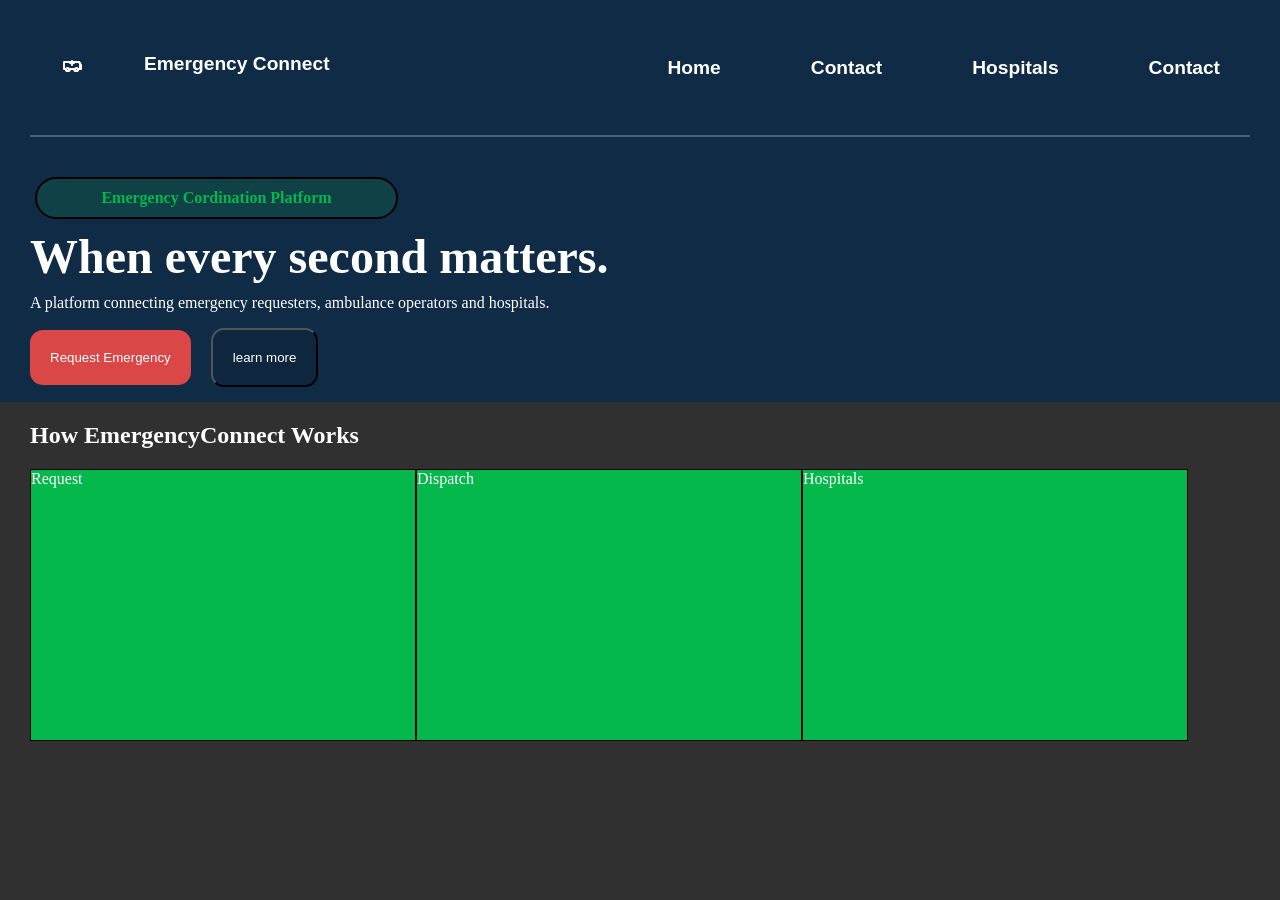
==== index.html @ fc92753a "Add files via upload" ====
<!DOCTYPE html>
<html lang="en">
<head>
    <meta charset="UTF-8">
    <meta name="viewport" content="width=device-width, initial-scale=1.0">
    <title>Document</title>
    <link rel="stylesheet" href="style.css">
    
</head>
<body>
    <header>
       <div class="container">
        <div class="brand">
            <div class="items logo"> <svg class="ambulance-icon" xmlns="http://www.w3.org/2000/svg" viewBox="0 0 24 24" width="24" height="24" fill="none" stroke="currentColor" stroke-width="2" stroke-linecap="round" stroke-linejoin="round">
                        <path d="M10 10h4M12 8v4"></path>
                        <path d="M4 16h2a2 2 0 1 0 4 0h4a2 2 0 1 0 4 0h2v-5a2 2 0 0 0-2-2H4z"></path>
                        <circle cx="7.5" cy="16.5" r="1.5"></circle>
                        <circle cx="16.5" cy="16.5" r="1.5"></circle>
                        <path d="M16 9h3l2 3v4h-1"></path>
                    </svg></div>
            <div class="items title">Emergency Connect</div>
        </div>
        <div class="items nav-links">
            <a href="#Home">Home</a>
            <a href="#Contact">Contact</a>
            <a href="#Hospitals">Hospitals</a>
            <a href="#Contact">Contact</a>
        </div>
       </div>
       <!-- nav bar ends -->
        <div class="line"></div>
        <div class="badge">
            <h4>Emergency Cordination Platform</h4>
        </div>
        <div class="line1">
            <h1>When every second matters.</h1>
        </div>
        <p>
            A platform connecting emergency requesters, ambulance operators and hospitals.
        </p>
        <div class="Actions">
            <div class="bat">
                <button class="Request">Request Emergency</button>
            </div>
            <div class="bat">
                <button class="learn">learn more</button></div>
        </div>
    </header>
    <main>
        <div><h2>How EmergencyConnect Works</h2></div>
        
        <div class="cards">
            <div class="card">
                Request
            </div>
            <div class="card">
                Dispatch
            </div>
            <div class="card">
                Hospitals
            </div>
        </div>
    </main>
</body>
</html>
---- style.css ----
*{
    color: white;
    margin: 0;
    padding: 0;
}
body{
    display: flex;
    flex-direction: column;
    height: 100vh;
    /* justify-content: center; */
    box-sizing: border-box;
    background-color: #f0f0f0;
} 
header{
    height: 80vh;
    background: #102B46;
    width: 100%;
    /* display: flex; */
}
.container{
    display: flex;
    justify-content: space-between;
    align-items: center;
    height: 15vh;
    padding-left: 30px;
    padding-right: 30px;
}
.items{
    /* border: 2px solid red; */
    padding: 30px;
    /* font-size: large; */
    /* font-weight: 80-; */
    font-family: 'Segoe UI', Tahoma, Geneva, Verdana, sans-serif;
}
.brand{
    display: flex;
    /* width: 70%; */
    justify-content: flex-start;
    font-size: larger;
    font-weight: bolder;
}
.nav-links{
    display: flex;
    gap: 90px;
    font-size: larger;
    font-weight: bolder;
    /* width: 30%; */
}
a{
    text-decoration: none;
}
.line{
    height: 2px;
    background: #456078;
    margin-left: 30px;
    margin-right: 30px;
}
.badge{
    margin-top: 30px;
    margin-left: 25px;
    margin-right: 25px;
    padding: 10px;
    display: grid;
    grid-template-columns: 30% 70%;
    /* border: 1px solid black; */
}
.badge h4{
    grid-column: 1/2;
    border: 2px solid black;
    text-align: center;
    padding: 10px;
    border-radius: 25px;
    background-color: #0F4147;
    color: #04B84C;
    font-weight: bolder;
}
.line1{
    margin-left: 30px;
    font-size: x-large;
    margin-bottom: 10px;
}
header p{
    margin-left: 30px;
    margin-right: 30px;

}
.Actions{
    display: flex;
    margin-left: 30px;
    gap: 20px;
    height: 10vh;
    align-items: center;

}
.Actions button{
    padding: 20px;
    border-radius: 13px;
    cursor: pointer;
}
.Request{
    border: none;
    background-color: #D94747;
}
.learn{
    background-color: rgba(0, 0, 0, 0.1);
}
.Request:hover{
    background-color: #04B84C;
    transform: scale(1.1);
}
.learn:hover{
    transform: scale(1.1);
    transition: all 0.3s;
}
main{
    background: #303030;
    height: 100vh;
    width: 100%;
    /* display: flex; */
    
}
main h2{
    margin-left: 30px;
    margin-right: 30px;
    margin-top: 20px;
    margin-bottom: 20px;
}
.cards{
    display: flex;
    margin-left: 30px;
    margin-right: 30px;
}
.card{
    width: 30vw;
    height: 30vh;
    background-color: #04B84C;
    border: 1px solid black;
}
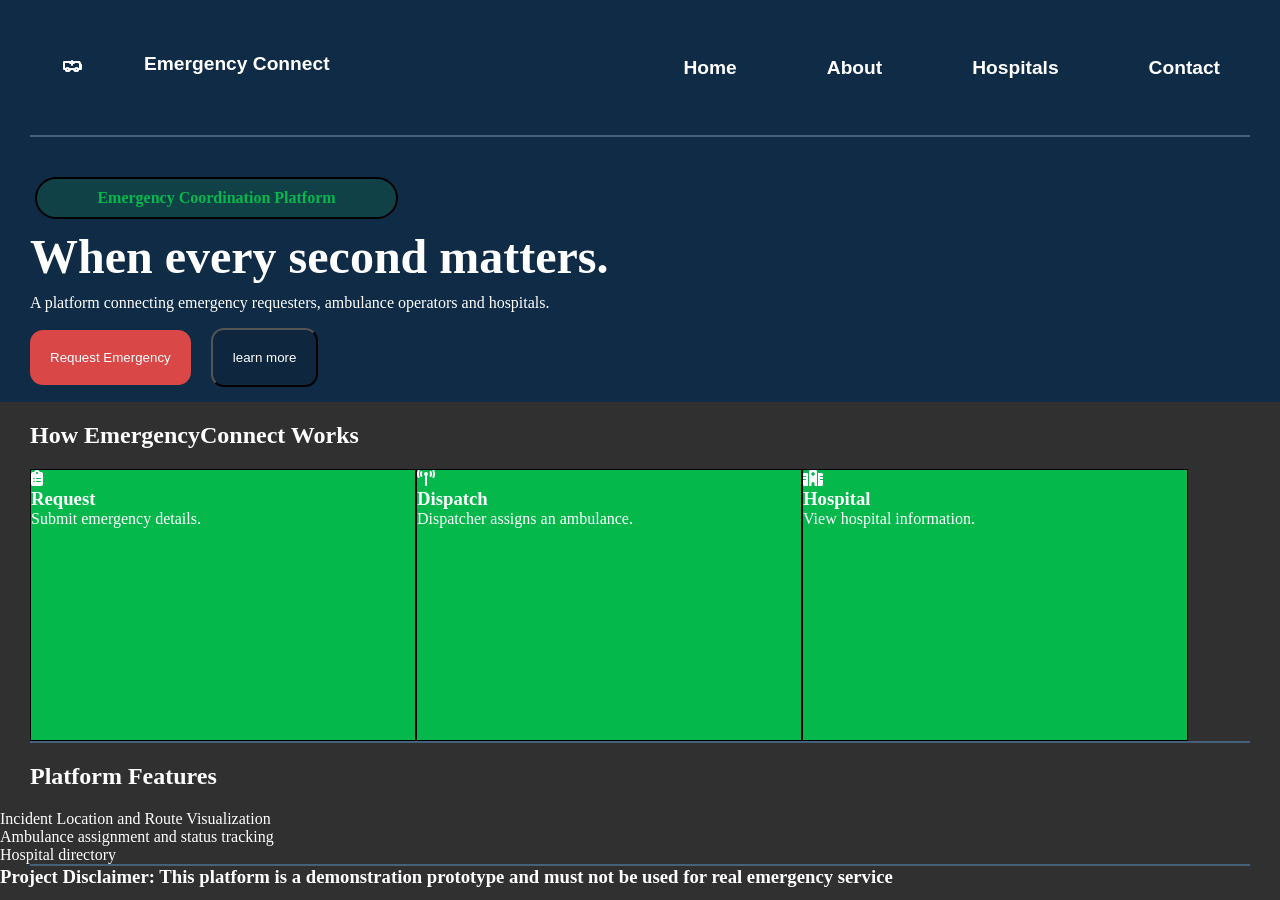
==== commit 59e4b547: "Enhance index.html with Font Awesome and card details Added Font Awesome stylesheet for icons and up" ====
--- a/index.html
+++ b/index.html
@@ -5,7 +5,7 @@
     <meta name="viewport" content="width=device-width, initial-scale=1.0">
     <title>Document</title>
     <link rel="stylesheet" href="style.css">
-    
+    <link rel="stylesheet" href="https://cdnjs.cloudflare.com/ajax/libs/font-awesome/6.4.0/css/all.min.css">
 </head>
 <body>
     <header>
@@ -22,15 +22,15 @@
         </div>
         <div class="items nav-links">
             <a href="#Home">Home</a>
-            <a href="#Contact">Contact</a>
-            <a href="#Hospitals">Hospitals</a>
+            <a href="#About">About</a>
+            <a href="hospital.html">Hospitals</a>
             <a href="#Contact">Contact</a>
         </div>
        </div>
        <!-- nav bar ends -->
         <div class="line"></div>
         <div class="badge">
-            <h4>Emergency Cordination Platform</h4>
+            <h4>Emergency Coordination Platform</h4>
         </div>
         <div class="line1">
             <h1>When every second matters.</h1>
@@ -51,15 +51,42 @@
         
         <div class="cards">
             <div class="card">
-                Request
+                <div>
+                    <i class="fa-solid fa-clipboard-list feature-icon"></i>
+                </div>
+                <h3>Request</h3>
+                <p>Submit emergency details.</p>
             </div>
             <div class="card">
-                Dispatch
+                <div >
+                    <i class="fa-solid fa-tower-broadcast feature-icon"></i>
+                </div>
+                <h3>Dispatch</h3>
+                <p>Dispatcher assigns an ambulance.</p>
             </div>
-            <div class="card">
-                Hospitals
-            </div>
+            <a href="hospital.html" class="card">
+                <div>
+                    <i class="fa-solid fa-hospital feature-icon"></i>
+                </div>
+                <h3>Hospital</h3>
+                <p>View hospital information.</p>
+            </a>
         </div>
+        <div class="line"></div>
+        <h2>Platform Features</h2>
+        <div class="features">
+            <div class="feature">Incident Location and Route Visualization</div>
+            <div class="feature">Ambulance assignment and status tracking</div>
+            <div class="feature">Hospital directory</div>
+        </div>
+        <div class="line"></div>
+        <div class="disclaimer">
+            <h3>
+            Project Disclaimer: This platform is a 
+            demonstration prototype and must not be used 
+            for real emergency service</h3>
+        </div>
+  
     </main>
 </body>
 </html>
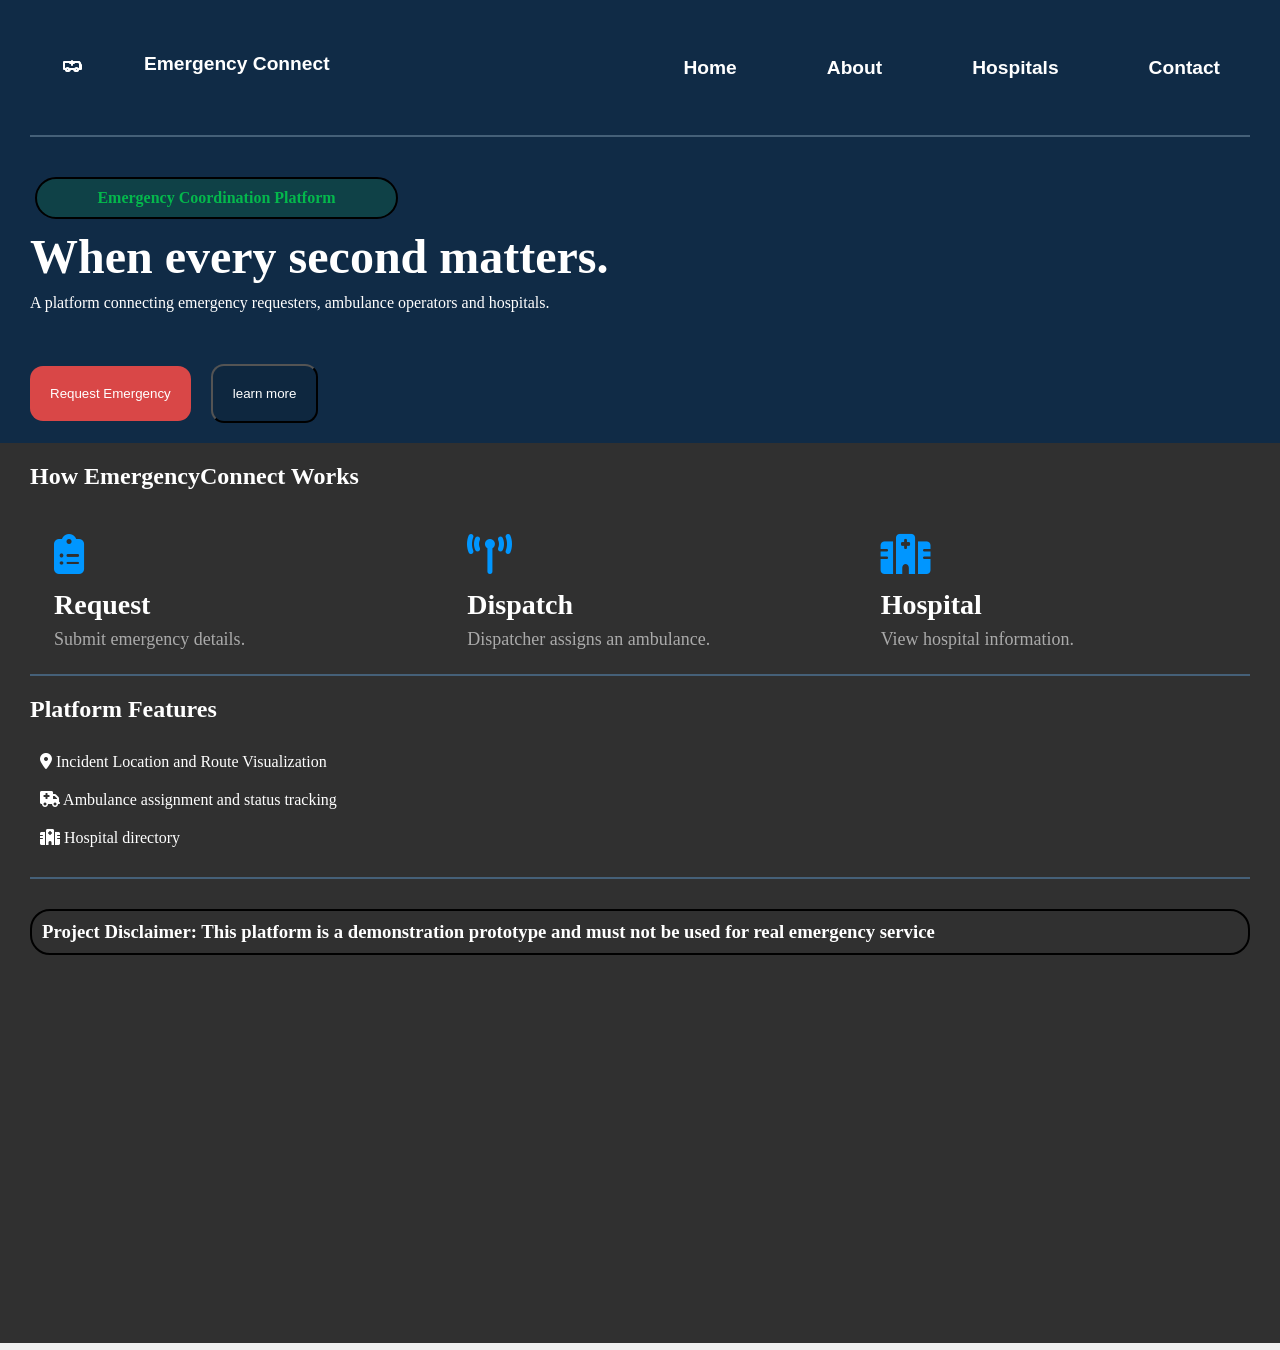
==== commit 4db5349f: "Refactor index.html with feature icons and structure Updated the HTML structure and added icons for " ====
--- a/index.html
+++ b/index.html
@@ -75,9 +75,16 @@
         <div class="line"></div>
         <h2>Platform Features</h2>
         <div class="features">
-            <div class="feature">Incident Location and Route Visualization</div>
-            <div class="feature">Ambulance assignment and status tracking</div>
-            <div class="feature">Hospital directory</div>
+            <div class="feature">
+                <i class="fa-solid fa-location-dot"></i>
+                Incident Location and Route Visualization</div>
+            <div class="feature">
+                <i class="fa-solid fa-truck-medical"></i>
+                Ambulance assignment and status tracking</div>
+            <div class="feature">
+                <i class="fa-solid fa-hospital"></i>
+                Hospital directory
+            </div>
         </div>
         <div class="line"></div>
         <div class="disclaimer">
--- a/style.css
+++ b/style.css
@@ -6,13 +6,14 @@
 body{
     display: flex;
     flex-direction: column;
-    height: 100vh;
+    height: 150vh;
     /* justify-content: center; */
     box-sizing: border-box;
     background-color: #f0f0f0;
 } 
 header{
-    height: 80vh;
+    /* height: 80vh; */
+    /* height: 50vh; */
     background: #102B46;
     width: 100%;
     /* display: flex; */
@@ -82,6 +83,7 @@
 header p{
     margin-left: 30px;
     margin-right: 30px;
+    margin-bottom: 4vh;
 
 }
 .Actions{
@@ -90,7 +92,7 @@
     gap: 20px;
     height: 10vh;
     align-items: center;
-
+    margin-bottom: 5px;
 }
 .Actions button{
     padding: 20px;
@@ -127,12 +129,51 @@
 }
 .cards{
     display: flex;
+    gap: 20px;
     margin-left: 30px;
     margin-right: 30px;
+    justify-content: center;
 }
 .card{
+    flex: 1;
     width: 30vw;
-    height: 30vh;
-    background-color: #04B84C;
-    border: 1px solid black;
-}+    /* height: 30vh; */
+    background-color: #303030;
+    /* border: 1px solid black; */
+    padding: 24px; 
+    
+
+}
+.feature-icon {
+    font-size: 40px; 
+    color: #0096FF; 
+    margin-bottom: 15px;
+    display: block;
+}
+.card h3{
+    color: white;
+    font-size: 28px;
+    margin-bottom: 8px;
+}
+.card p{
+    margin: 0;
+    color: #aaaaaa;
+    font-size: 18px;
+}
+.features{
+    display: block;
+    margin-left: 30px;
+    margin-bottom: 20px;
+}
+.feature{
+    padding: 10px;
+}
+.disclaimer{
+    display: flex;
+    margin: 30px;
+    /* margin-top: 40px; */
+    border: 2px solid black;
+    border-radius: 20px;
+    padding-left: 20px;
+    padding: 10px;
+}
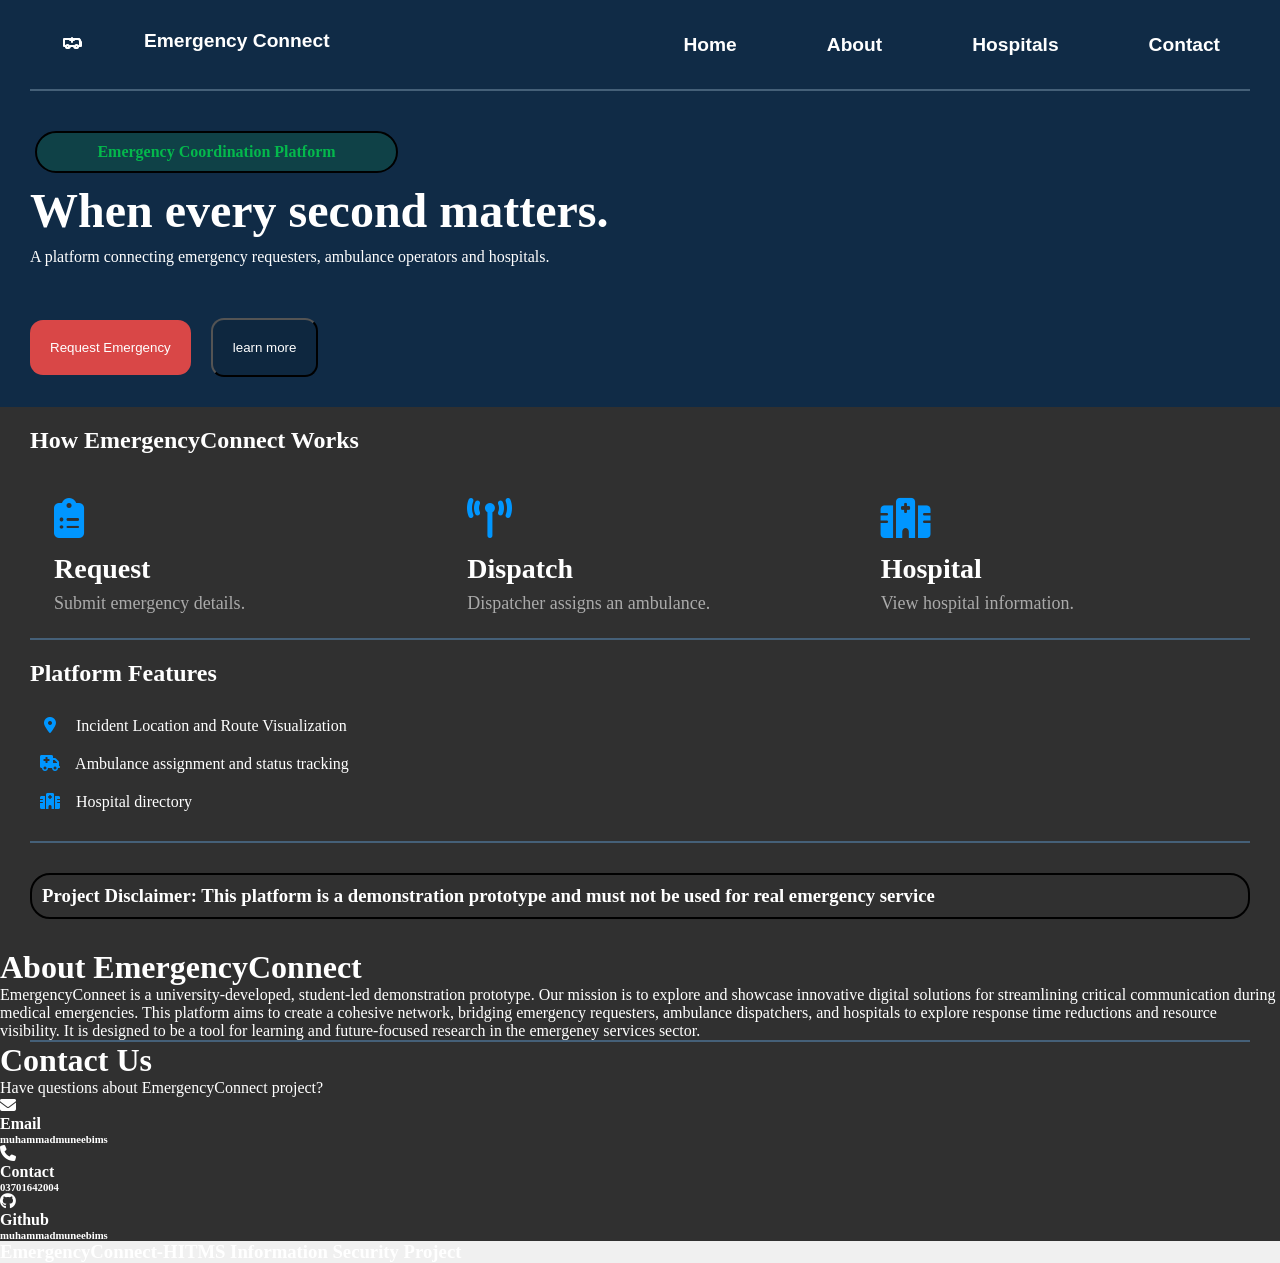
==== commit 5f75c61a: "Refactor index.html with new sections and links Updated the HTML structure and added new sections fo" ====
--- a/index.html
+++ b/index.html
@@ -8,7 +8,7 @@
     <link rel="stylesheet" href="https://cdnjs.cloudflare.com/ajax/libs/font-awesome/6.4.0/css/all.min.css">
 </head>
 <body>
-    <header>
+    <header id="Home">
        <div class="container">
         <div class="brand">
             <div class="items logo"> <svg class="ambulance-icon" xmlns="http://www.w3.org/2000/svg" viewBox="0 0 24 24" width="24" height="24" fill="none" stroke="currentColor" stroke-width="2" stroke-linecap="round" stroke-linejoin="round">
@@ -39,24 +39,24 @@
             A platform connecting emergency requesters, ambulance operators and hospitals.
         </p>
         <div class="Actions">
-            <div class="bat">
-                <button class="Request">Request Emergency</button>
-            </div>
-            <div class="bat">
-                <button class="learn">learn more</button></div>
+            <a href="request.html" class="bat">
+                <button class="Request" >Request Emergency</button>
+            </a>
+            <a href="#About" class="bat">
+                <button class="learn">learn more</button></a>
         </div>
     </header>
     <main>
         <div><h2>How EmergencyConnect Works</h2></div>
         
         <div class="cards">
-            <div class="card">
+            <a href="request.html" class="card" id="RequestForm">
                 <div>
                     <i class="fa-solid fa-clipboard-list feature-icon"></i>
                 </div>
                 <h3>Request</h3>
                 <p>Submit emergency details.</p>
-            </div>
+            </a>
             <div class="card">
                 <div >
                     <i class="fa-solid fa-tower-broadcast feature-icon"></i>
@@ -93,7 +93,37 @@
             demonstration prototype and must not be used 
             for real emergency service</h3>
         </div>
-  
+        <!-- <div class="line"></div> -->
+        <!-- about -->
+        <div id="About">
+            <h1>About EmergencyConnect</h1>
+            <p>EmergencyConneet is a university-developed, student-led demonstration prototype. Our mission is to explore and showcase innovative digital solutions for streamlining critical
+communication during medical emergencies. This platform aims to create a cohesive network, bridging emergency requesters, ambulance dispatchers, and hospitals to explore
+response time reductions and resource visibility. It is designed to be a tool for learning and future-focused research in the emergeney services sector.</p>
+        </div>
+        <div class="line"></div>
+        <div id="Contact">
+            <h1>Contact Us</h1>
+            <p>Have questions about EmergencyConnect project?</p>
+            <div class="sources">
+                <div class="source">
+                    <div class="1"><i class="fa-solid fa-envelope"></i></div>
+                    <div><h4>Email</h4><h6>muhammadmuneebims</h6></div>
+                   
+                </div>
+                <div class="source">
+                    <div class="1"><i class="fa-solid fa-phone"></i></div>
+                    <div><h4>Contact</h4><h6>03701642004</h6></div>
+                </div>
+                <div class="source">
+                    <div class="1"><i class="fa-brands fa-github"></i></div>
+                    <div><h4>Github</h4><h6>muhammadmuneebims</h6></div>
+                </div>
+            </div>
+        </div>
     </main>
+    <div class="end">
+        <h3>EmergencyConnect-HITMS Information Security Project</h3>
+    </div>
 </body>
 </html>
--- a/style.css
+++ b/style.css
@@ -6,9 +6,9 @@
 body{
     display: flex;
     flex-direction: column;
-    height: 150vh;
+    /* height: 150vh; */
     /* justify-content: center; */
-    box-sizing: border-box;
+    /* box-sizing: border-box; */
     background-color: #f0f0f0;
 } 
 header{
@@ -22,12 +22,13 @@
     display: flex;
     justify-content: space-between;
     align-items: center;
-    height: 15vh;
+    /* height: 15vh; */
     padding-left: 30px;
     padding-right: 30px;
+    flex-wrap: wrap;
 }
 .items{
-    /* border: 2px solid red; */
+    
     padding: 30px;
     /* font-size: large; */
     /* font-weight: 80-; */
@@ -92,7 +93,7 @@
     gap: 20px;
     height: 10vh;
     align-items: center;
-    margin-bottom: 5px;
+    margin-bottom: 15px;
 }
 .Actions button{
     padding: 20px;
@@ -116,7 +117,7 @@
 }
 main{
     background: #303030;
-    height: 100vh;
+    /* height: 100vh; */
     width: 100%;
     /* display: flex; */
     
@@ -160,6 +161,10 @@
     color: #aaaaaa;
     font-size: 18px;
 }
+.card:hover{
+    background-color: #484848;
+    transform: translateY(-4px);
+}
 .features{
     display: block;
     margin-left: 30px;
@@ -177,3 +182,25 @@
     padding-left: 20px;
     padding: 10px;
 }
+.feature i {
+    color: #0096FF;
+    margin-right: 12px;
+    width: 20px;
+    text-align: center;
+}
+@media (max-width: 981px) {
+    .container{
+        flex-direction: column;
+        align-items: flex-start;
+    }
+    .nav-links{
+        gap: 30px;
+        flex-wrap: wrap;
+    }
+    .items{
+        padding: 10px 0;
+    }
+    .cards{
+        flex-wrap: wrap;
+    }
+}
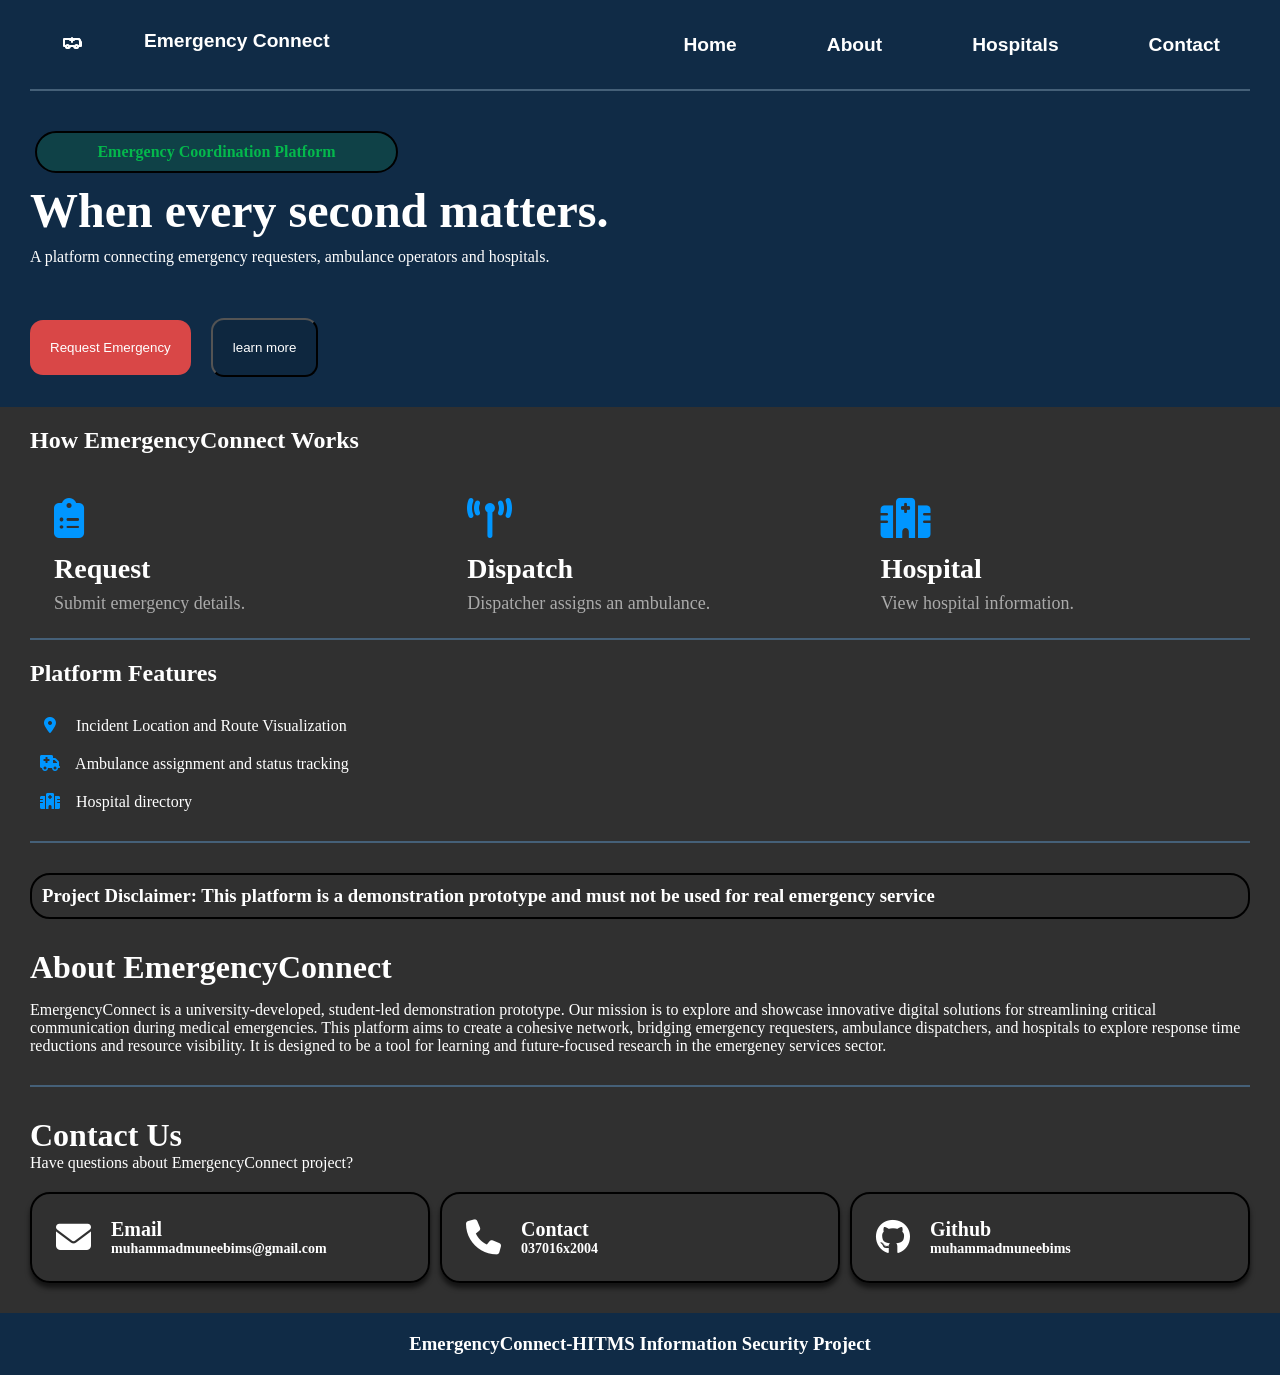
==== commit 3bc8897b: "Revise index.html for EmergencyConnect platform Updated the HTML structure and content for the Emerg" ====
--- a/index.html
+++ b/index.html
@@ -3,7 +3,7 @@
 <head>
     <meta charset="UTF-8">
     <meta name="viewport" content="width=device-width, initial-scale=1.0">
-    <title>Document</title>
+    <title>EmergencyConnect</title>
     <link rel="stylesheet" href="style.css">
     <link rel="stylesheet" href="https://cdnjs.cloudflare.com/ajax/libs/font-awesome/6.4.0/css/all.min.css">
 </head>
@@ -97,7 +97,7 @@
         <!-- about -->
         <div id="About">
             <h1>About EmergencyConnect</h1>
-            <p>EmergencyConneet is a university-developed, student-led demonstration prototype. Our mission is to explore and showcase innovative digital solutions for streamlining critical
+            <p>EmergencyConnect is a university-developed, student-led demonstration prototype. Our mission is to explore and showcase innovative digital solutions for streamlining critical
 communication during medical emergencies. This platform aims to create a cohesive network, bridging emergency requesters, ambulance dispatchers, and hospitals to explore
 response time reductions and resource visibility. It is designed to be a tool for learning and future-focused research in the emergeney services sector.</p>
         </div>
@@ -106,19 +106,19 @@
             <h1>Contact Us</h1>
             <p>Have questions about EmergencyConnect project?</p>
             <div class="sources">
-                <div class="source">
+                <a href="https://www.linkedin.com/in/muneebims" class="source">
                     <div class="1"><i class="fa-solid fa-envelope"></i></div>
-                    <div><h4>Email</h4><h6>muhammadmuneebims</h6></div>
+                    <div><h4>Email</h4><h6>muhammadmuneebims@gmail.com</h6></div>
                    
-                </div>
+                </a>
                 <div class="source">
                     <div class="1"><i class="fa-solid fa-phone"></i></div>
-                    <div><h4>Contact</h4><h6>03701642004</h6></div>
+                    <div><h4>Contact</h4><h6>037016x2004</h6></div>
                 </div>
-                <div class="source">
+                <a href="https://github.com/muneebims/EmergencyConnect" class="source">
                     <div class="1"><i class="fa-brands fa-github"></i></div>
                     <div><h4>Github</h4><h6>muhammadmuneebims</h6></div>
-                </div>
+                </a>
             </div>
         </div>
     </main>
--- a/style.css
+++ b/style.css
@@ -204,3 +204,61 @@
         flex-wrap: wrap;
     }
 }
+#About{
+    display: flex;
+    margin: 30px;
+    flex-direction: column;
+    /* justify-content: center;  */
+    /* align-items: center; */
+
+}
+#About h1{
+    margin-bottom: 15px;
+}
+#Contact{
+    display: flex;
+    margin: 30px;
+    flex-direction: column;
+}
+.sources{
+    display: flex;
+    gap: 10px;
+    align-items: center;
+    justify-content: center;
+    margin-top: 20px;
+    /* width: 100%; */
+    flex-wrap: wrap;
+    cursor: pointer;
+}
+.source{
+    border: 2px solid black;
+    padding: 24px;
+    display: flex;
+    flex-direction: row;
+    align-items: center;
+    gap: 20px;
+    flex: 1;
+    border-radius: 20px;
+    box-shadow: 0px 5px 5px rgba(0, 0, 0, 0.6);
+    
+    
+}
+.source i{
+    font-size: 35px;
+}
+.source h4{
+    font-size: 20px;
+}
+.source h6{
+    font-size: 14px;
+}
+.source:hover{
+    background: #000;
+    transform: scale(1.04);
+    
+}
+.end{
+    background: #102B46;
+    text-align: center;
+    padding: 20px;
+}
